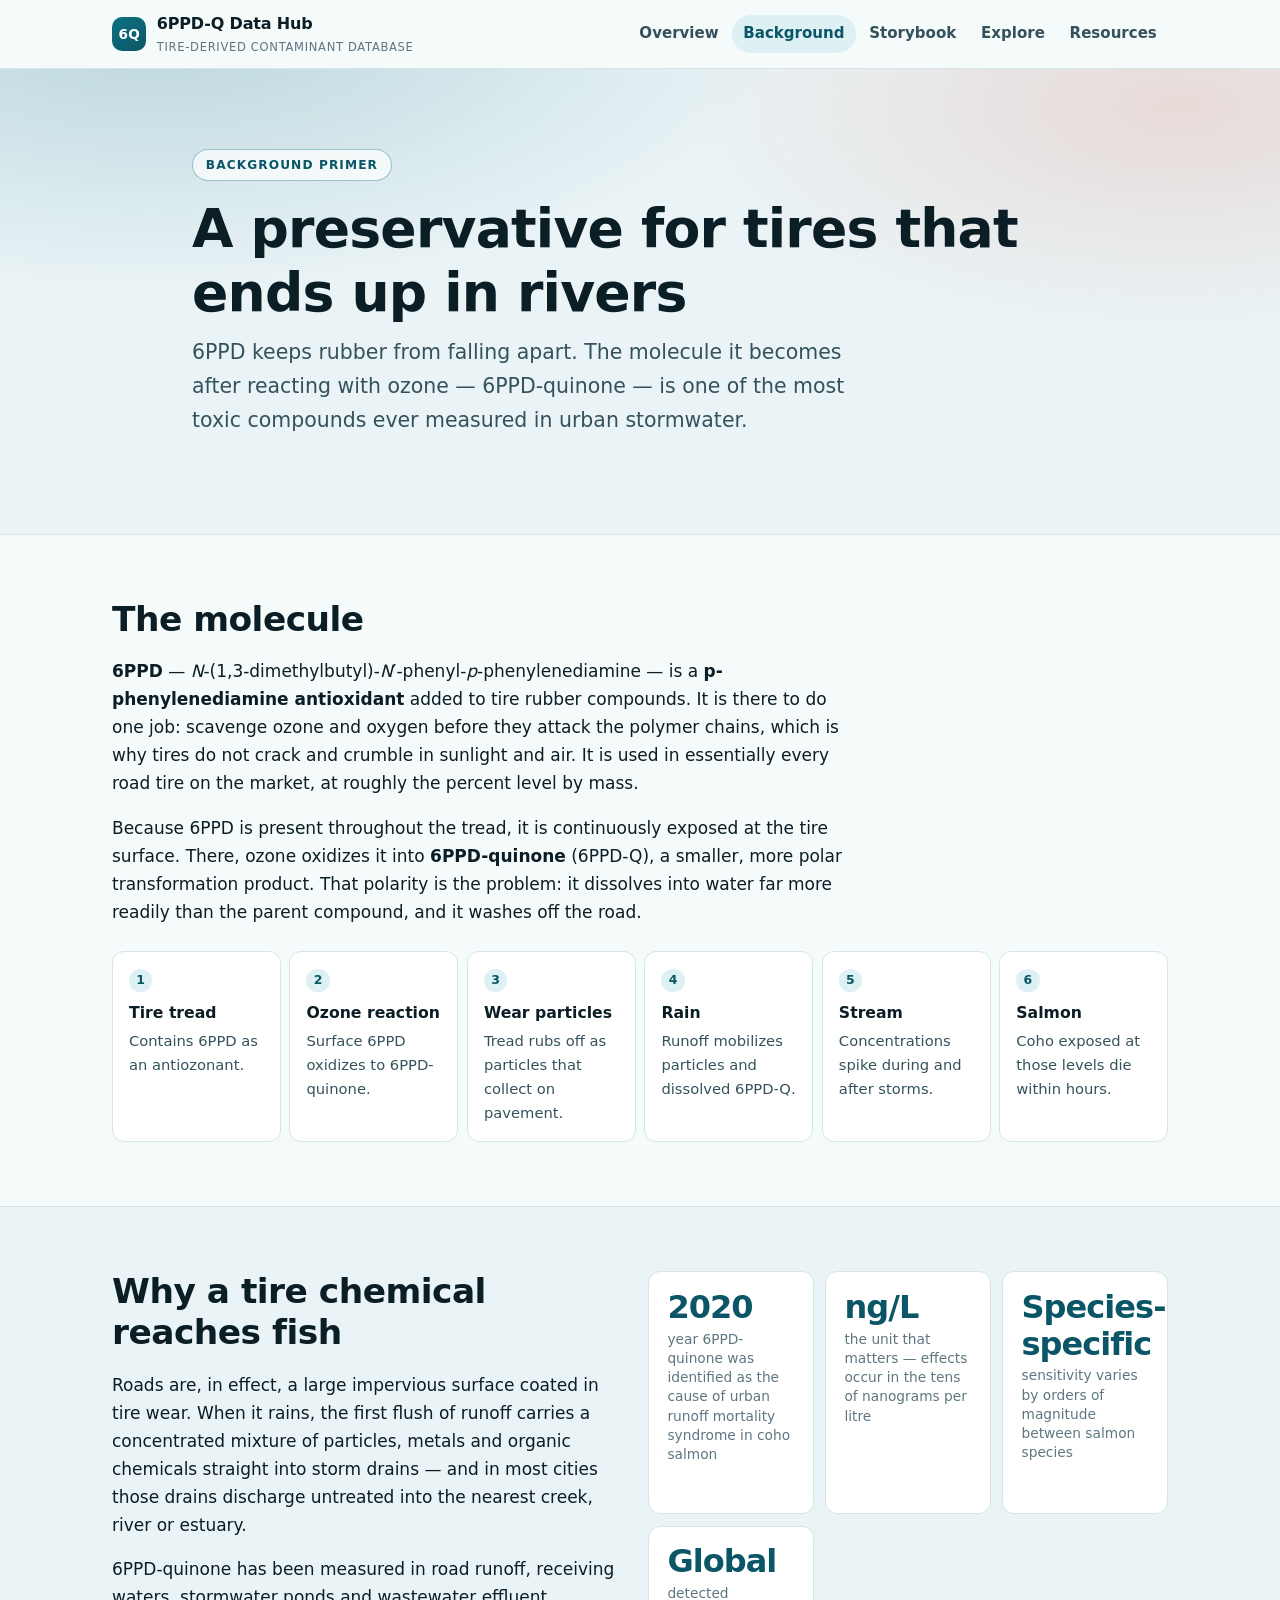
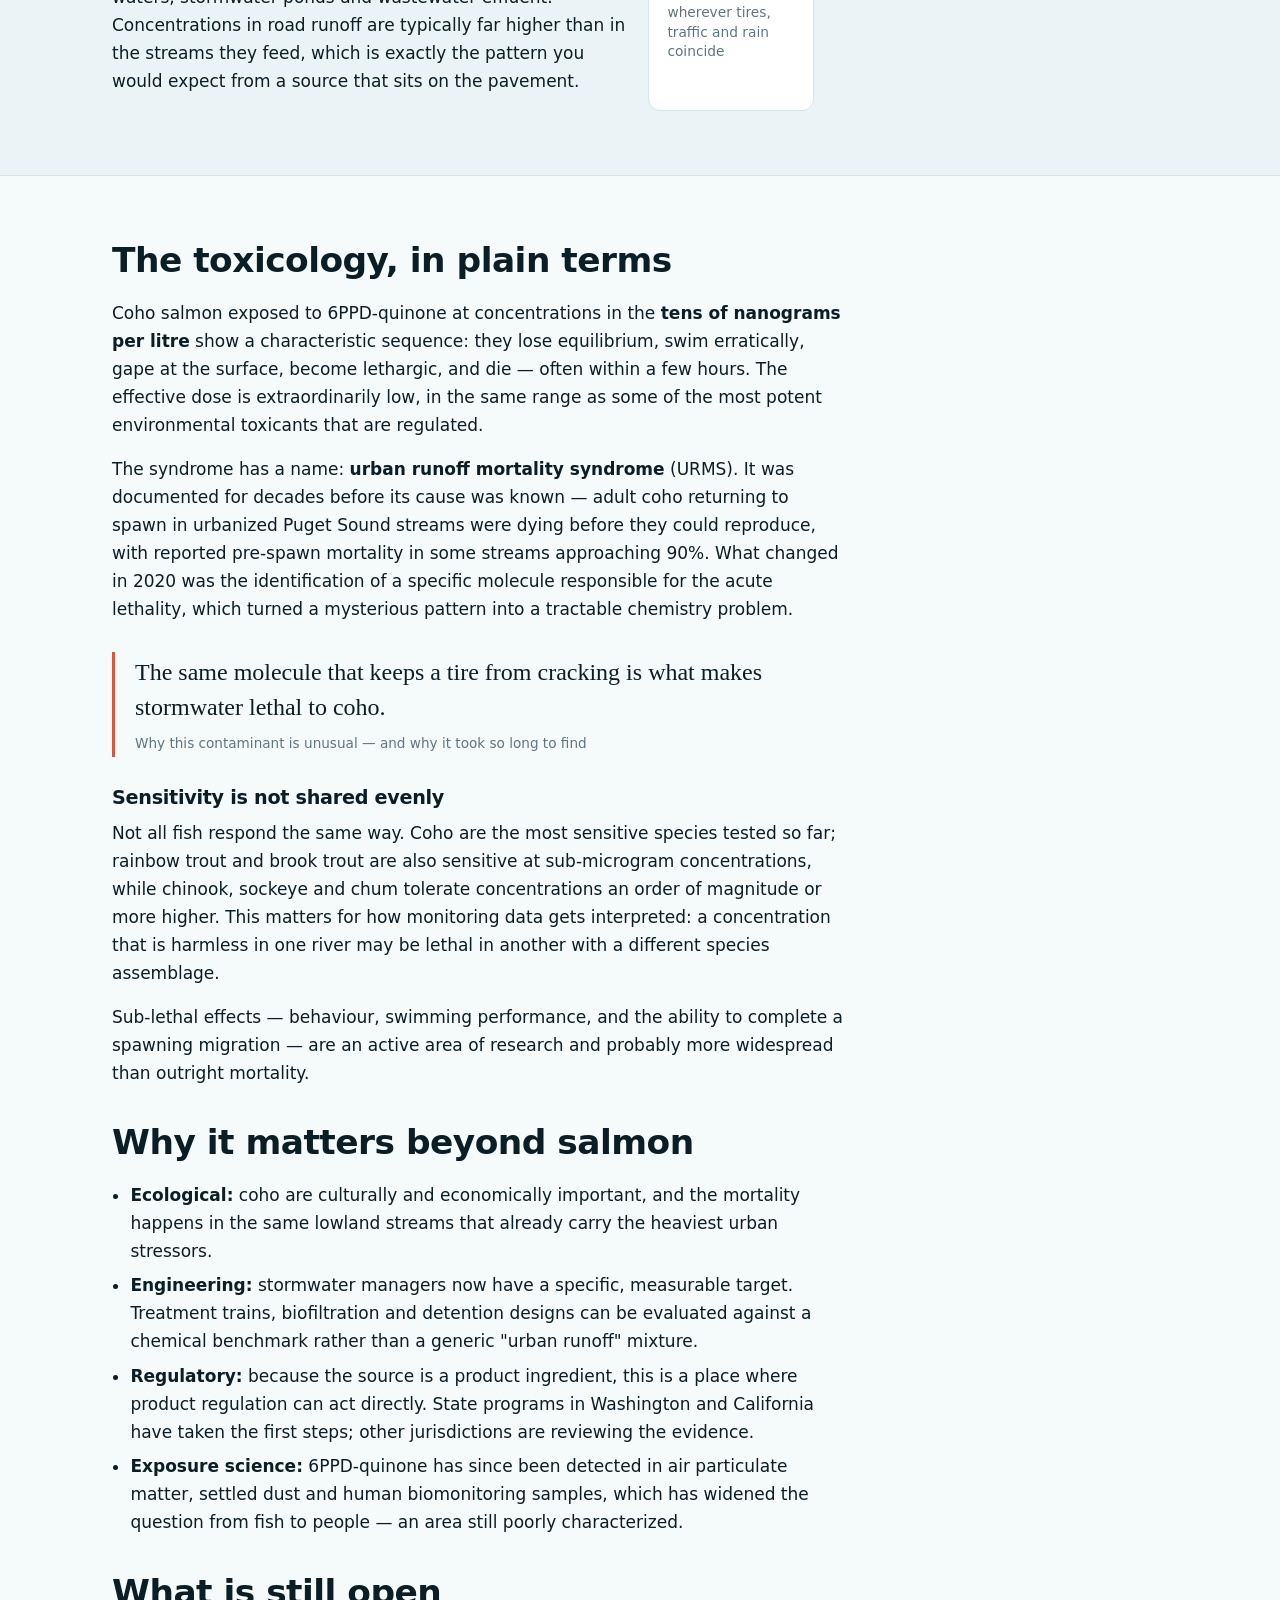
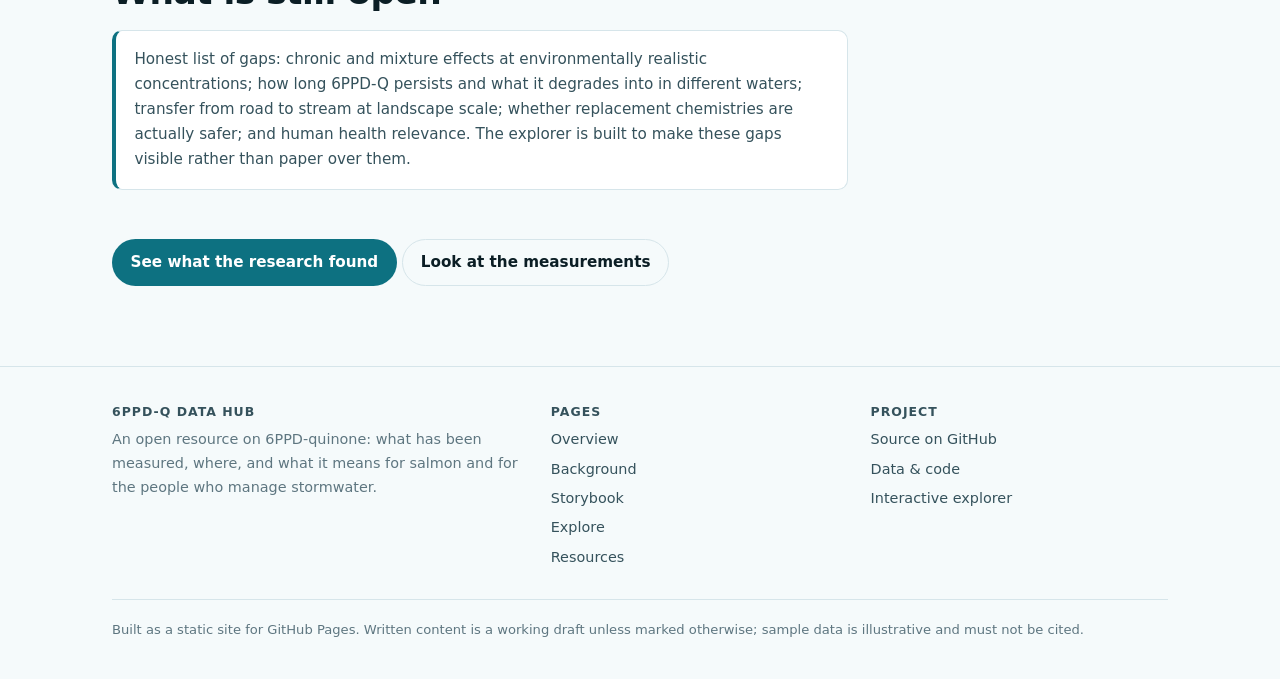
==== background.html @ 375dc5c4 "Build 6PPD-Q site: overview, background, storybook, explorer, resources" ====
<!DOCTYPE html>
<html lang="en">
<head>
  <meta charset="utf-8">
  <meta name="viewport" content="width=device-width, initial-scale=1">
  <title>Background — what 6PPD-quinone is and why it matters</title>
  <meta name="description" content="The chemistry, sources and relevance of 6PPD-quinone: a tire rubber additive that transforms in the environment and is acutely toxic to coho salmon.">
  <link rel="icon" href="data:image/svg+xml,%3Csvg xmlns='http://www.w3.org/2000/svg' viewBox='0 0 32 32'%3E%3Crect width='32' height='32' rx='7' fill='%230d7181'/%3E%3Ctext x='16' y='21' font-family='system-ui,sans-serif' font-size='12' font-weight='700' fill='%23ffffff' text-anchor='middle'%3E6Q%3C/text%3E%3C/svg%3E">
  <link rel="stylesheet" href="assets/css/styles.css">
</head>
<body>
<a class="skip-link" href="#main">Skip to content</a>

<header class="site-header">
  <div class="wrap site-header__inner">
    <a class="brand" href="index.html">
      <span class="brand__mark" aria-hidden="true">6Q</span>
      <span class="brand__name">6PPD-Q Data Hub<span>Tire-derived contaminant database</span></span>
    </a>
    <nav class="nav" aria-label="Primary">
      <a class="nav__link" href="index.html">Overview</a>
      <a class="nav__link is-active" href="background.html" aria-current="page">Background</a>
      <a class="nav__link" href="storybook.html">Storybook</a>
      <a class="nav__link" href="explore.html">Explore</a>
      <a class="nav__link" href="resources.html">Resources</a>
    </nav>
  </div>
</header>

<main id="main">

  <section class="hero">
    <div class="wrap hero__inner">
      <p class="eyebrow">Background primer</p>
      <h1 class="hero__title">A preservative for tires that ends up in rivers</h1>
      <p class="hero__lead">
        6PPD keeps rubber from falling apart. The molecule it becomes after reacting with ozone —
        6PPD-quinone — is one of the most toxic compounds ever measured in urban stormwater.
      </p>
    </div>
  </section>

  <section class="section">
    <div class="wrap">
      <div class="prose">
        <h2>The molecule</h2>
        <p>
          <strong>6PPD</strong> — <em>N</em>-(1,3-dimethylbutyl)-<em>N</em>′-phenyl-<em>p</em>-phenylenediamine
          — is a <strong>p-phenylenediamine antioxidant</strong> added to tire rubber compounds. It is there to
          do one job: scavenge ozone and oxygen before they attack the polymer chains, which is why tires do not
          crack and crumble in sunlight and air. It is used in essentially every road tire on the market, at
          roughly the percent level by mass.
        </p>
        <p>
          Because 6PPD is present throughout the tread, it is continuously exposed at the tire surface. There,
          ozone oxidizes it into <strong>6PPD-quinone</strong> (6PPD-Q), a smaller, more polar transformation
          product. That polarity is the problem: it dissolves into water far more readily than the parent
          compound, and it washes off the road.
        </p>
      </div>

      <ol class="flow" aria-label="Pathway from tire to stream">
        <li><strong>Tire tread</strong>Contains 6PPD as an antiozonant.</li>
        <li><strong>Ozone reaction</strong>Surface 6PPD oxidizes to 6PPD-quinone.</li>
        <li><strong>Wear particles</strong>Tread rubs off as particles that collect on pavement.</li>
        <li><strong>Rain</strong>Runoff mobilizes particles and dissolved 6PPD-Q.</li>
        <li><strong>Stream</strong>Concentrations spike during and after storms.</li>
        <li><strong>Salmon</strong>Coho exposed at those levels die within hours.</li>
      </ol>
    </div>
  </section>

  <section class="section section--alt">
    <div class="wrap">
      <div class="grid grid--2">
        <div class="prose">
          <h2 style="margin-top:0">Why a tire chemical reaches fish</h2>
          <p>
            Roads are, in effect, a large impervious surface coated in tire wear. When it rains, the first flush
            of runoff carries a concentrated mixture of particles, metals and organic chemicals straight into
            storm drains — and in most cities those drains discharge untreated into the nearest creek, river or
            estuary.
          </p>
          <p>
            6PPD-quinone has been measured in road runoff, receiving waters, stormwater ponds and wastewater
            effluent. Concentrations in road runoff are typically far higher than in the streams they feed,
            which is exactly the pattern you would expect from a source that sits on the pavement.
          </p>
        </div>

        <div class="stats">
          <div class="stat">
            <span class="stat__value">2020</span>
            <span class="stat__label">year 6PPD-quinone was identified as the cause of urban runoff mortality syndrome in coho salmon</span>
          </div>
          <div class="stat">
            <span class="stat__value">ng/L</span>
            <span class="stat__label">the unit that matters — effects occur in the tens of nanograms per litre</span>
          </div>
          <div class="stat">
            <span class="stat__value">Species-specific</span>
            <span class="stat__label">sensitivity varies by orders of magnitude between salmon species</span>
          </div>
          <div class="stat">
            <span class="stat__value">Global</span>
            <span class="stat__label">detected wherever tires, traffic and rain coincide</span>
          </div>
        </div>
      </div>
    </div>
  </section>

  <section class="section">
    <div class="wrap">
      <div class="prose">
        <h2>The toxicology, in plain terms</h2>
        <p>
          Coho salmon exposed to 6PPD-quinone at concentrations in the <strong>tens of nanograms per litre</strong>
          show a characteristic sequence: they lose equilibrium, swim erratically, gape at the surface, become
          lethargic, and die — often within a few hours. The effective dose is extraordinarily low, in the same
          range as some of the most potent environmental toxicants that are regulated.
        </p>
        <p>
          The syndrome has a name: <strong>urban runoff mortality syndrome</strong> (URMS). It was documented for
          decades before its cause was known — adult coho returning to spawn in urbanized Puget Sound streams
          were dying before they could reproduce, with reported pre-spawn mortality in some streams approaching
          90%. What changed in 2020 was the identification of a specific molecule responsible for the acute
          lethality, which turned a mysterious pattern into a tractable chemistry problem.
        </p>

        <blockquote class="pull">
          The same molecule that keeps a tire from cracking is what makes stormwater lethal to coho.
          <cite>Why this contaminant is unusual — and why it took so long to find</cite>
        </blockquote>

        <h3>Sensitivity is not shared evenly</h3>
        <p>
          Not all fish respond the same way. Coho are the most sensitive species tested so far; rainbow trout and
          brook trout are also sensitive at sub-microgram concentrations, while chinook, sockeye and chum tolerate
          concentrations an order of magnitude or more higher. This matters for how monitoring data gets
          interpreted: a concentration that is harmless in one river may be lethal in another with a different
          species assemblage.
        </p>
        <p>
          Sub-lethal effects — behaviour, swimming performance, and the ability to complete a spawning migration —
          are an active area of research and probably more widespread than outright mortality.
        </p>

        <h2>Why it matters beyond salmon</h2>
        <ul>
          <li><strong>Ecological:</strong> coho are culturally and economically important, and the mortality
            happens in the same lowland streams that already carry the heaviest urban stressors.</li>
          <li><strong>Engineering:</strong> stormwater managers now have a specific, measurable target. Treatment
            trains, biofiltration and detention designs can be evaluated against a chemical benchmark rather
            than a generic "urban runoff" mixture.</li>
          <li><strong>Regulatory:</strong> because the source is a product ingredient, this is a place where
            product regulation can act directly. State programs in Washington and California have taken the
            first steps; other jurisdictions are reviewing the evidence.</li>
          <li><strong>Exposure science:</strong> 6PPD-quinone has since been detected in air particulate matter,
            settled dust and human biomonitoring samples, which has widened the question from fish to people —
            an area still poorly characterized.</li>
        </ul>

        <h2>What is still open</h2>
        <div class="note">
          <p>
            Honest list of gaps: chronic and mixture effects at environmentally realistic concentrations; how
            long 6PPD-Q persists and what it degrades into in different waters; transfer from road to stream at
            landscape scale; whether replacement chemistries are actually safer; and human health relevance. The
            explorer is built to make these gaps visible rather than paper over them.
          </p>
        </div>

        <p class="stack-sm spacer-lg">
          <a class="btn" href="storybook.html">See what the research found</a>
          <a class="btn btn--ghost" href="explore.html">Look at the measurements</a>
        </p>
      </div>
    </div>
  </section>

</main>

<footer class="site-footer">
  <div class="wrap">
    <div class="site-footer__inner">
      <div>
        <h4>6PPD-Q Data Hub</h4>
        <p class="mb-0">
          An open resource on 6PPD-quinone: what has been measured, where, and what it means for salmon
          and for the people who manage stormwater.
        </p>
      </div>
      <div>
        <h4>Pages</h4>
        <ul>
          <li><a href="index.html">Overview</a></li>
          <li><a href="background.html">Background</a></li>
          <li><a href="storybook.html">Storybook</a></li>
          <li><a href="explore.html">Explore</a></li>
          <li><a href="resources.html">Resources</a></li>
        </ul>
      </div>
      <div>
        <h4>Project</h4>
        <ul>
          <li><a href="https://github.com/khaider01/github-pages-test">Source on GitHub</a></li>
          <li><a href="resources.html#data">Data &amp; code</a></li>
          <li><a href="explore.html">Interactive explorer</a></li>
        </ul>
      </div>
    </div>
    <p class="site-footer__note">
      Built as a static site for GitHub Pages. Written content is a working draft unless marked otherwise;
      sample data is illustrative and must not be cited.
    </p>
  </div>
</footer>

</body>
</html>
---- assets/css/styles.css ----
/* =========================================================
   6PPD-Q Data Hub — shared styles
   Plain CSS, no build step. Light + dark via prefers-color-scheme.
   ========================================================= */

:root {
  --bg: #f5fafb;
  --bg-alt: #eaf3f6;
  --surface: #ffffff;
  --surface-2: #f0f7f9;
  --ink: #0b1e25;
  --ink-2: #35525c;
  --muted: #5e7680;
  --line: #d6e5ea;
  --brand: #0d7181;
  --brand-2: #0a5666;
  --brand-soft: #ddf0f4;
  --accent: #d9583a;
  --accent-soft: #fdece7;
  --ok: #2f855a;
  --warn: #a35a06;
  --radius: 14px;
  --radius-lg: 22px;
  --shadow: 0 1px 2px rgba(11, 30, 37, 0.06), 0 14px 30px -20px rgba(11, 30, 37, 0.4);
  --font: system-ui, -apple-system, "Segoe UI", Roboto, Helvetica, Arial, sans-serif;
  --serif: "Iowan Old Style", "Palatino Linotype", Palatino, Georgia, serif;
  --mono: ui-monospace, SFMono-Regular, Consolas, "Liberation Mono", monospace;
  --maxw: 1120px;
}

@media (prefers-color-scheme: dark) {
  :root {
    --bg: #081519;
    --bg-alt: #0c1f26;
    --surface: #0e232b;
    --surface-2: #122c35;
    --ink: #e7f2f5;
    --ink-2: #c2d6dd;
    --muted: #93aeb8;
    --line: #1d3a44;
    --brand: #4bb8cc;
    --brand-2: #7fd4e3;
    --brand-soft: #123039;
    --accent: #ff8a63;
    --accent-soft: #2a1a14;
    --ok: #6bd39b;
    --warn: #f0b35e;
    --shadow: 0 1px 2px rgba(0, 0, 0, 0.45), 0 18px 38px -22px rgba(0, 0, 0, 0.85);
  }
}

*, *::before, *::after { box-sizing: border-box; }

html { -webkit-text-size-adjust: 100%; scroll-behavior: smooth; }

body {
  margin: 0;
  background: var(--bg);
  color: var(--ink);
  font-family: var(--font);
  font-size: 1.0625rem;
  line-height: 1.65;
  text-rendering: optimizeLegibility;
}

img, svg { max-width: 100%; height: auto; display: block; }

a { color: var(--brand); text-decoration-thickness: 1px; text-underline-offset: 2px; }
a:hover { color: var(--brand-2); }

:focus-visible {
  outline: 2px solid var(--accent);
  outline-offset: 3px;
  border-radius: 4px;
}

h1, h2, h3, h4 { line-height: 1.2; margin: 0 0 0.5em; letter-spacing: -0.015em; }
h1 { font-size: clamp(2.1rem, 5vw, 3.35rem); }
h2 { font-size: clamp(1.55rem, 3.2vw, 2.15rem); }
h3 { font-size: 1.2rem; }
p { margin: 0 0 1rem; }
ul, ol { margin: 0 0 1rem; padding-left: 1.25rem; }
li + li { margin-top: 0.4rem; }
strong { color: var(--ink); }

.wrap { width: 100%; max-width: var(--maxw); margin-inline: auto; padding-inline: clamp(1rem, 4vw, 2rem); }
.muted { color: var(--muted); }
.stack > * + * { margin-top: 1rem; }
.mb-0 { margin-bottom: 0; }
.center { text-align: center; }

.skip-link {
  position: absolute;
  left: -9999px;
  top: 0.5rem;
  z-index: 100;
  padding: 0.6rem 1rem;
  background: var(--surface);
  border: 1px solid var(--line);
  border-radius: 999px;
}
.skip-link:focus { left: 0.75rem; }

/* ---------- Header / nav ---------- */

.site-header {
  position: sticky;
  top: 0;
  z-index: 50;
  background: color-mix(in srgb, var(--bg) 88%, transparent);
  backdrop-filter: blur(12px);
  border-bottom: 1px solid var(--line);
}

.site-header__inner {
  display: flex;
  align-items: center;
  justify-content: space-between;
  gap: 1rem;
  padding-block: 0.7rem;
  flex-wrap: wrap;
}

.brand {
  display: inline-flex;
  align-items: center;
  gap: 0.65rem;
  text-decoration: none;
  color: var(--ink);
  font-weight: 650;
  letter-spacing: -0.01em;
}

.brand__mark {
  display: grid;
  place-items: center;
  width: 2.15rem;
  height: 2.15rem;
  border-radius: 10px;
  background: linear-gradient(145deg, var(--brand), var(--brand-2));
  color: #fff;
  font-size: 0.85rem;
  font-weight: 700;
  letter-spacing: 0.02em;
}

@media (prefers-color-scheme: dark) {
  .brand__mark { color: #04161a; }
}

.brand__name { font-size: 1rem; }
.brand__name span { display: block; font-size: 0.72rem; font-weight: 500; color: var(--muted); letter-spacing: 0.06em; text-transform: uppercase; }

.nav { display: flex; flex-wrap: wrap; gap: 0.15rem; }

.nav__link {
  padding: 0.42rem 0.7rem;
  border-radius: 999px;
  color: var(--ink-2);
  text-decoration: none;
  font-size: 0.94rem;
  font-weight: 550;
  white-space: nowrap;
}
.nav__link:hover { background: var(--surface-2); color: var(--ink); }
.nav__link.is-active { background: var(--brand-soft); color: var(--brand-2); }

@media (prefers-color-scheme: dark) {
  .nav__link.is-active { color: var(--brand); }
}

/* ---------- Buttons ---------- */

.btn {
  display: inline-flex;
  align-items: center;
  gap: 0.45rem;
  padding: 0.62rem 1.1rem;
  border: 1px solid transparent;
  border-radius: 999px;
  background: var(--brand);
  color: #fff;
  font: inherit;
  font-size: 0.95rem;
  font-weight: 600;
  text-decoration: none;
  cursor: pointer;
  transition: transform 0.15s ease, background 0.15s ease;
}
.btn:hover { background: var(--brand-2); color: #fff; transform: translateY(-1px); }
.btn--ghost { background: transparent; border-color: var(--line); color: var(--ink); }
.btn--ghost:hover { background: var(--surface-2); border-color: var(--brand); color: var(--ink); }
.btn--sm { padding: 0.4rem 0.85rem; font-size: 0.875rem; }

@media (prefers-color-scheme: dark) {
  .btn:not(.btn--ghost) { color: #04161a; }
  .btn:not(.btn--ghost):hover { color: #04161a; }
  .btn--ghost { color: var(--ink); }
}

/* ---------- Hero ---------- */

.hero {
  position: relative;
  overflow: hidden;
  border-bottom: 1px solid var(--line);
  background:
    radial-gradient(900px 380px at 12% -10%, color-mix(in srgb, var(--brand) 22%, transparent), transparent 70%),
    radial-gradient(700px 320px at 92% 8%, color-mix(in srgb, var(--accent) 16%, transparent), transparent 70%),
    var(--bg-alt);
}

.hero__inner { padding-block: clamp(2.6rem, 7vw, 5rem); max-width: 60rem; }
.hero__title { margin-bottom: 0.7rem; }
.hero__lead { font-size: clamp(1.05rem, 1.8vw, 1.28rem); color: var(--ink-2); max-width: 44rem; }
.hero__actions { display: flex; flex-wrap: wrap; gap: 0.65rem; margin-top: 1.6rem; }

.eyebrow {
  display: inline-flex;
  align-items: center;
  gap: 0.5rem;
  margin: 0 0 1rem;
  padding: 0.3rem 0.8rem;
  border: 1px solid color-mix(in srgb, var(--brand) 40%, transparent);
  border-radius: 999px;
  background: color-mix(in srgb, var(--surface) 70%, transparent);
  color: var(--brand-2);
  font-size: 0.76rem;
  font-weight: 700;
  letter-spacing: 0.09em;
  text-transform: uppercase;
}

@media (prefers-color-scheme: dark) {
  .eyebrow { color: var(--brand); }
}

/* ---------- Sections ---------- */

.section { padding-block: clamp(2.4rem, 6vw, 4rem); }
.section--alt { background: var(--bg-alt); border-block: 1px solid var(--line); }
.section__head { max-width: 46rem; margin-bottom: 2rem; }
.section__title { margin-bottom: 0.5rem; }
.section__lead { color: var(--muted); font-size: 1.08rem; margin: 0; }

/* ---------- Grid + cards ---------- */

.grid { display: grid; gap: 1rem; grid-template-columns: repeat(auto-fit, minmax(min(100%, 15rem), 1fr)); }
.grid--2 { grid-template-columns: repeat(auto-fit, minmax(min(100%, 22rem), 1fr)); }

.card {
  display: flex;
  flex-direction: column;
  gap: 0.4rem;
  padding: 1.35rem;
  background: var(--surface);
  border: 1px solid var(--line);
  border-radius: var(--radius);
  box-shadow: var(--shadow);
}

.card--link { color: inherit; text-decoration: none; transition: border-color 0.16s ease, transform 0.16s ease; }
.card--link:hover { border-color: var(--brand); transform: translateY(-3px); color: inherit; }
.card__kicker { font-size: 0.72rem; font-weight: 700; letter-spacing: 0.09em; text-transform: uppercase; color: var(--accent); }
.card h3 { margin: 0.15rem 0 0.25rem; }
.card p { margin: 0; color: var(--ink-2); font-size: 0.97rem; }
.card__cta { margin-top: auto; padding-top: 0.9rem; color: var(--brand); font-weight: 600; font-size: 0.92rem; }

/* ---------- Badges / notes ---------- */

.badge {
  display: inline-flex;
  align-items: center;
  gap: 0.4rem;
  padding: 0.22rem 0.65rem;
  border-radius: 999px;
  border: 1px solid var(--line);
  background: var(--surface-2);
  font-size: 0.74rem;
  font-weight: 700;
  letter-spacing: 0.05em;
  text-transform: uppercase;
  color: var(--muted);
}
.badge--live { border-color: color-mix(in srgb, var(--ok) 55%, transparent); background: color-mix(in srgb, var(--ok) 14%, transparent); color: var(--ok); }
.badge--draft { border-color: color-mix(in srgb, var(--warn) 55%, transparent); background: color-mix(in srgb, var(--warn) 14%, transparent); color: var(--warn); }
.badge--sample { border-color: color-mix(in srgb, var(--accent) 55%, transparent); background: var(--accent-soft); color: var(--accent); }

.note {
  padding: 1rem 1.15rem;
  border: 1px solid var(--line);
  border-left: 4px solid var(--brand);
  border-radius: 10px;
  background: var(--surface);
  color: var(--ink-2);
  font-size: 0.95rem;
}
.note p:last-child { margin-bottom: 0; }
.note--sample { border-left-color: var(--accent); background: var(--accent-soft); }
.note--draft { border-left-color: var(--warn); background: color-mix(in srgb, var(--warn) 10%, transparent); }

/* ---------- Prose ---------- */

.prose { max-width: 46rem; }
.prose h2 { margin-top: 2.2rem; }
.prose h3 { margin-top: 1.6rem; }
.prose > *:first-child { margin-top: 0; }
.prose ul, .prose ol { padding-left: 1.15rem; }
.prose code, code {
  padding: 0.12rem 0.38rem;
  border-radius: 5px;
  background: var(--surface-2);
  border: 1px solid var(--line);
  font-family: var(--mono);
  font-size: 0.88em;
}

.pull {
  margin: 1.8rem 0;
  padding: 0.2rem 0 0.2rem 1.25rem;
  border-left: 3px solid var(--accent);
  font-family: var(--serif);
  font-size: clamp(1.15rem, 2.3vw, 1.5rem);
  line-height: 1.45;
  color: var(--ink);
}
.pull cite { display: block; margin-top: 0.6rem; font-family: var(--font); font-size: 0.85rem; font-style: normal; color: var(--muted); }

/* ---------- Stats ---------- */

.stats {
  display: grid;
  gap: 0.7rem;
  grid-template-columns: repeat(auto-fit, minmax(min(100%, 8.5rem), 1fr));
}
.stat {
  padding: 1.05rem 1.15rem;
  background: var(--surface);
  border: 1px solid var(--line);
  border-radius: 12px;
}
.stat__value {
  display: block;
  font-size: clamp(1.5rem, 3vw, 2rem);
  font-weight: 700;
  letter-spacing: -0.03em;
  color: var(--brand-2);
  line-height: 1.15;
}
@media (prefers-color-scheme: dark) { .stat__value { color: var(--brand); } }
.stat__label { display: block; margin-top: 0.25rem; font-size: 0.86rem; color: var(--muted); line-height: 1.4; }

/* ---------- Storybook ---------- */

.story-hero {
  padding-block: clamp(2.6rem, 7vw, 4.6rem);
  border-bottom: 1px solid var(--line);
  background:
    radial-gradient(760px 340px at 85% 0%, color-mix(in srgb, var(--accent) 18%, transparent), transparent 70%),
    var(--bg-alt);
}
.story-hero__title { max-width: 34ch; }
.story-hero__lead { max-width: 48ch; color: var(--ink-2); font-size: 1.15rem; }

.chapter { padding-block: clamp(2.2rem, 5vw, 3.4rem); border-bottom: 1px solid var(--line); }
.chapter:nth-child(even) { background: var(--bg-alt); }
.chapter__inner {
  display: grid;
  gap: 1.25rem;
  grid-template-columns: minmax(0, 1fr);
  align-items: start;
}
@media (min-width: 56rem) {
  .chapter__inner { grid-template-columns: 12rem minmax(0, 1fr); gap: 2.5rem; }
  .chapter__aside { position: sticky; top: 5.5rem; }
}
.chapter__num {
  display: block;
  font-family: var(--serif);
  font-size: 2.6rem;
  line-height: 1;
  color: color-mix(in srgb, var(--brand) 55%, var(--muted));
}
.chapter__kicker {
  display: block;
  margin-top: 0.4rem;
  font-size: 0.74rem;
  font-weight: 700;
  letter-spacing: 0.1em;
  text-transform: uppercase;
  color: var(--muted);
}
.chapter__body { max-width: 44rem; }
.chapter__body h2 { margin-top: 0; }

.flow {
  display: grid;
  gap: 0.55rem;
  grid-template-columns: repeat(auto-fit, minmax(min(100%, 9.5rem), 1fr));
  margin: 1.6rem 0 0;
  padding: 0;
  list-style: none;
  counter-reset: step;
}
.flow li {
  position: relative;
  padding: 0.95rem 1rem;
  margin: 0;
  background: var(--surface);
  border: 1px solid var(--line);
  border-radius: 12px;
  font-size: 0.92rem;
  color: var(--ink-2);
}
.flow li strong { display: block; color: var(--ink); font-size: 0.98rem; margin-bottom: 0.15rem; }
.flow li::before {
  counter-increment: step;
  content: counter(step);
  display: inline-grid;
  place-items: center;
  width: 1.45rem;
  height: 1.45rem;
  margin-bottom: 0.5rem;
  border-radius: 999px;
  background: var(--brand-soft);
  color: var(--brand-2);
  font-size: 0.78rem;
  font-weight: 700;
}
@media (prefers-color-scheme: dark) { .flow li::before { color: var(--brand); } }

.draft {
  margin: 1.4rem 0;
  padding: 1rem 1.15rem;
  border: 1px dashed color-mix(in srgb, var(--warn) 70%, transparent);
  border-radius: 12px;
  background: color-mix(in srgb, var(--warn) 8%, transparent);
}
.draft__tag {
  display: inline-block;
  margin-bottom: 0.5rem;
  font-size: 0.7rem;
  font-weight: 700;
  letter-spacing: 0.09em;
  text-transform: uppercase;
  color: var(--warn);
}
.draft p { margin: 0; color: var(--ink-2); font-size: 0.95rem; }

/* ---------- Explore page ---------- */

.controls {
  display: flex;
  flex-wrap: wrap;
  align-items: end;
  gap: 0.85rem 1rem;
  padding: 1rem 1.15rem;
  background: var(--surface);
  border: 1px solid var(--line);
  border-radius: var(--radius);
  box-shadow: var(--shadow);
}
.field { display: flex; flex-direction: column; gap: 0.3rem; font-size: 0.82rem; font-weight: 600; color: var(--muted); letter-spacing: 0.02em; }
.field select {
  min-width: 11rem;
  padding: 0.5rem 0.7rem;
  border: 1px solid var(--line);
  border-radius: 9px;
  background: var(--surface-2);
  color: var(--ink);
  font: inherit;
  font-size: 0.93rem;
  font-weight: 500;
}
.field select:hover { border-color: var(--brand); }

.tabs { display: flex; flex-wrap: wrap; gap: 0.4rem; margin: 1.6rem 0 1rem; }
.tab {
  padding: 0.45rem 0.95rem;
  border: 1px solid var(--line);
  border-radius: 999px;
  background: var(--surface);
  color: var(--ink-2);
  font: inherit;
  font-size: 0.9rem;
  font-weight: 600;
  cursor: pointer;
}
.tab:hover { border-color: var(--brand); color: var(--ink); }
.tab.is-active { background: var(--brand); border-color: var(--brand); color: #fff; }
@media (prefers-color-scheme: dark) { .tab.is-active { color: #04161a; } }

.panel { display: grid; gap: 1rem; grid-template-columns: minmax(0, 1fr); }
@media (min-width: 60rem) { .panel { grid-template-columns: minmax(0, 1.35fr) minmax(0, 1fr); align-items: start; } }

.chart-card {
  margin: 0;
  padding: 1.25rem 1.35rem 1rem;
  background: var(--surface);
  border: 1px solid var(--line);
  border-radius: var(--radius);
  box-shadow: var(--shadow);
}
.chart-card figcaption { margin-bottom: 0.9rem; font-size: 0.86rem; color: var(--muted); }
.chart { width: 100%; height: auto; overflow: visible; font-family: var(--font); }
.chart__axis { stroke: var(--line); stroke-width: 1; }
.chart__grid { stroke: var(--line); stroke-width: 1; stroke-dasharray: 3 4; opacity: 0.7; }
.chart__tick { fill: var(--muted); font-size: 11px; }
.chart__label { fill: var(--ink-2); font-size: 12px; }
.chart__value { fill: var(--ink); font-size: 11.5px; font-weight: 650; }
.chart__value--in { fill: var(--surface); }
.chart__bar { fill: var(--brand); }
.chart__bar--alt { fill: var(--accent); }
.chart__line { fill: none; stroke: var(--brand); stroke-width: 2.25; stroke-linejoin: round; stroke-linecap: round; }
.chart__dot { fill: var(--surface); stroke: var(--brand); stroke-width: 2; }
.chart__ref { stroke: var(--accent); stroke-width: 1.5; stroke-dasharray: 6 4; }
.chart__ref-label { fill: var(--accent); font-size: 10.5px; font-weight: 650; }
.chart__empty { fill: var(--muted); font-size: 13px; }

.table-wrap {
  overflow-x: auto;
  border: 1px solid var(--line);
  border-radius: var(--radius);
  background: var(--surface);
  box-shadow: var(--shadow);
}
table { width: 100%; border-collapse: collapse; font-size: 0.93rem; }
caption { padding: 0.9rem 1rem; text-align: left; font-size: 0.85rem; color: var(--muted); }
th, td { padding: 0.62rem 0.9rem; text-align: left; border-bottom: 1px solid var(--line); white-space: nowrap; }
th { background: var(--surface-2); font-size: 0.78rem; font-weight: 700; letter-spacing: 0.04em; text-transform: uppercase; color: var(--muted); }
tbody tr:last-child td { border-bottom: 0; }
tbody tr:hover td { background: var(--surface-2); }
td.num, th.num { text-align: right; font-variant-numeric: tabular-nums; }
.tag {
  display: inline-block;
  padding: 0.1rem 0.5rem;
  border-radius: 999px;
  background: var(--surface-2);
  border: 1px solid var(--line);
  font-size: 0.76rem;
  font-weight: 600;
  color: var(--ink-2);
}

/* ---------- Resources ---------- */

.res-grid { display: grid; gap: 1rem; grid-template-columns: repeat(auto-fit, minmax(min(100%, 19rem), 1fr)); }
.res {
  display: flex;
  flex-direction: column;
  gap: 0.35rem;
  padding: 1.25rem;
  background: var(--surface);
  border: 1px solid var(--line);
  border-radius: var(--radius);
  box-shadow: var(--shadow);
  color: inherit;
  text-decoration: none;
  transition: border-color 0.16s ease, transform 0.16s ease;
}
.res:hover { border-color: var(--brand); transform: translateY(-3px); color: inherit; }
.res__tag { font-size: 0.7rem; font-weight: 700; letter-spacing: 0.09em; text-transform: uppercase; color: var(--accent); }
.res h3 { margin: 0.1rem 0 0.2rem; font-size: 1.03rem; }
.res p { margin: 0; font-size: 0.92rem; color: var(--ink-2); }
.res__url { margin-top: auto; padding-top: 0.7rem; font-family: var(--mono); font-size: 0.76rem; color: var(--muted); word-break: break-all; }

/* ---------- CTA band ---------- */

.band {
  padding-block: clamp(2rem, 5vw, 3rem);
  border-top: 1px solid var(--line);
  background:
    linear-gradient(120deg, color-mix(in srgb, var(--brand) 12%, transparent), transparent 60%),
    var(--bg-alt);
}
.band__inner { display: flex; flex-wrap: wrap; align-items: center; justify-content: space-between; gap: 1.25rem; }
.band h2 { margin: 0 0 0.25rem; font-size: clamp(1.3rem, 2.6vw, 1.7rem); }
.band p { margin: 0; color: var(--muted); font-size: 0.98rem; }

/* ---------- Footer ---------- */

.site-footer {
  padding-block: 2.4rem;
  border-top: 1px solid var(--line);
  background: var(--bg);
  font-size: 0.9rem;
  color: var(--muted);
}
.site-footer__inner { display: grid; gap: 1.4rem; grid-template-columns: minmax(0, 1fr); }
@media (min-width: 48rem) {
  .site-footer__inner { grid-template-columns: minmax(0, 1.4fr) minmax(0, 1fr) minmax(0, 1fr); }
}
.site-footer h4 { margin: 0 0 0.5rem; font-size: 0.78rem; letter-spacing: 0.08em; text-transform: uppercase; color: var(--ink-2); }
.site-footer ul { margin: 0; padding: 0; list-style: none; }
.site-footer li { margin: 0 0 0.35rem; }
.site-footer a { color: var(--ink-2); text-decoration: none; }
.site-footer a:hover { color: var(--brand); text-decoration: underline; }
.site-footer__note { margin: 1.5rem 0 0; padding-top: 1.2rem; border-top: 1px solid var(--line); font-size: 0.82rem; }

/* ---------- Utilities ---------- */

.sr-only {
  position: absolute;
  width: 1px;
  height: 1px;
  padding: 0;
  margin: -1px;
  overflow: hidden;
  clip: rect(0 0 0 0);
  white-space: nowrap;
  border: 0;
}
.spacer-lg { margin-top: 2.5rem; }
.stack-sm > * + * { margin-top: 0.6rem; }

pre {
  margin: 0 0 1rem;
  padding: 1rem 1.1rem;
  overflow-x: auto;
  background: var(--surface-2);
  border: 1px solid var(--line);
  border-radius: 12px;
  font-family: var(--mono);
  font-size: 0.84rem;
  line-height: 1.6;
  color: var(--ink-2);
}
pre code { padding: 0; border: 0; background: none; font-size: inherit; }

.chart-hint { display: none; }

@media (max-width: 40rem) {
  .chart-card { overflow-x: auto; }
  .chart { min-width: 34rem; }
  .chart-hint { display: block; margin: 0.5rem 0 0; font-size: 0.82rem; }
  .brand__name span { display: none; }
  .nav__link { padding: 0.35rem 0.55rem; font-size: 0.88rem; }
}

@media (prefers-reduced-motion: reduce) {
  html { scroll-behavior: auto; }
  *, *::before, *::after { animation-duration: 0.001ms !important; transition-duration: 0.001ms !important; }
}
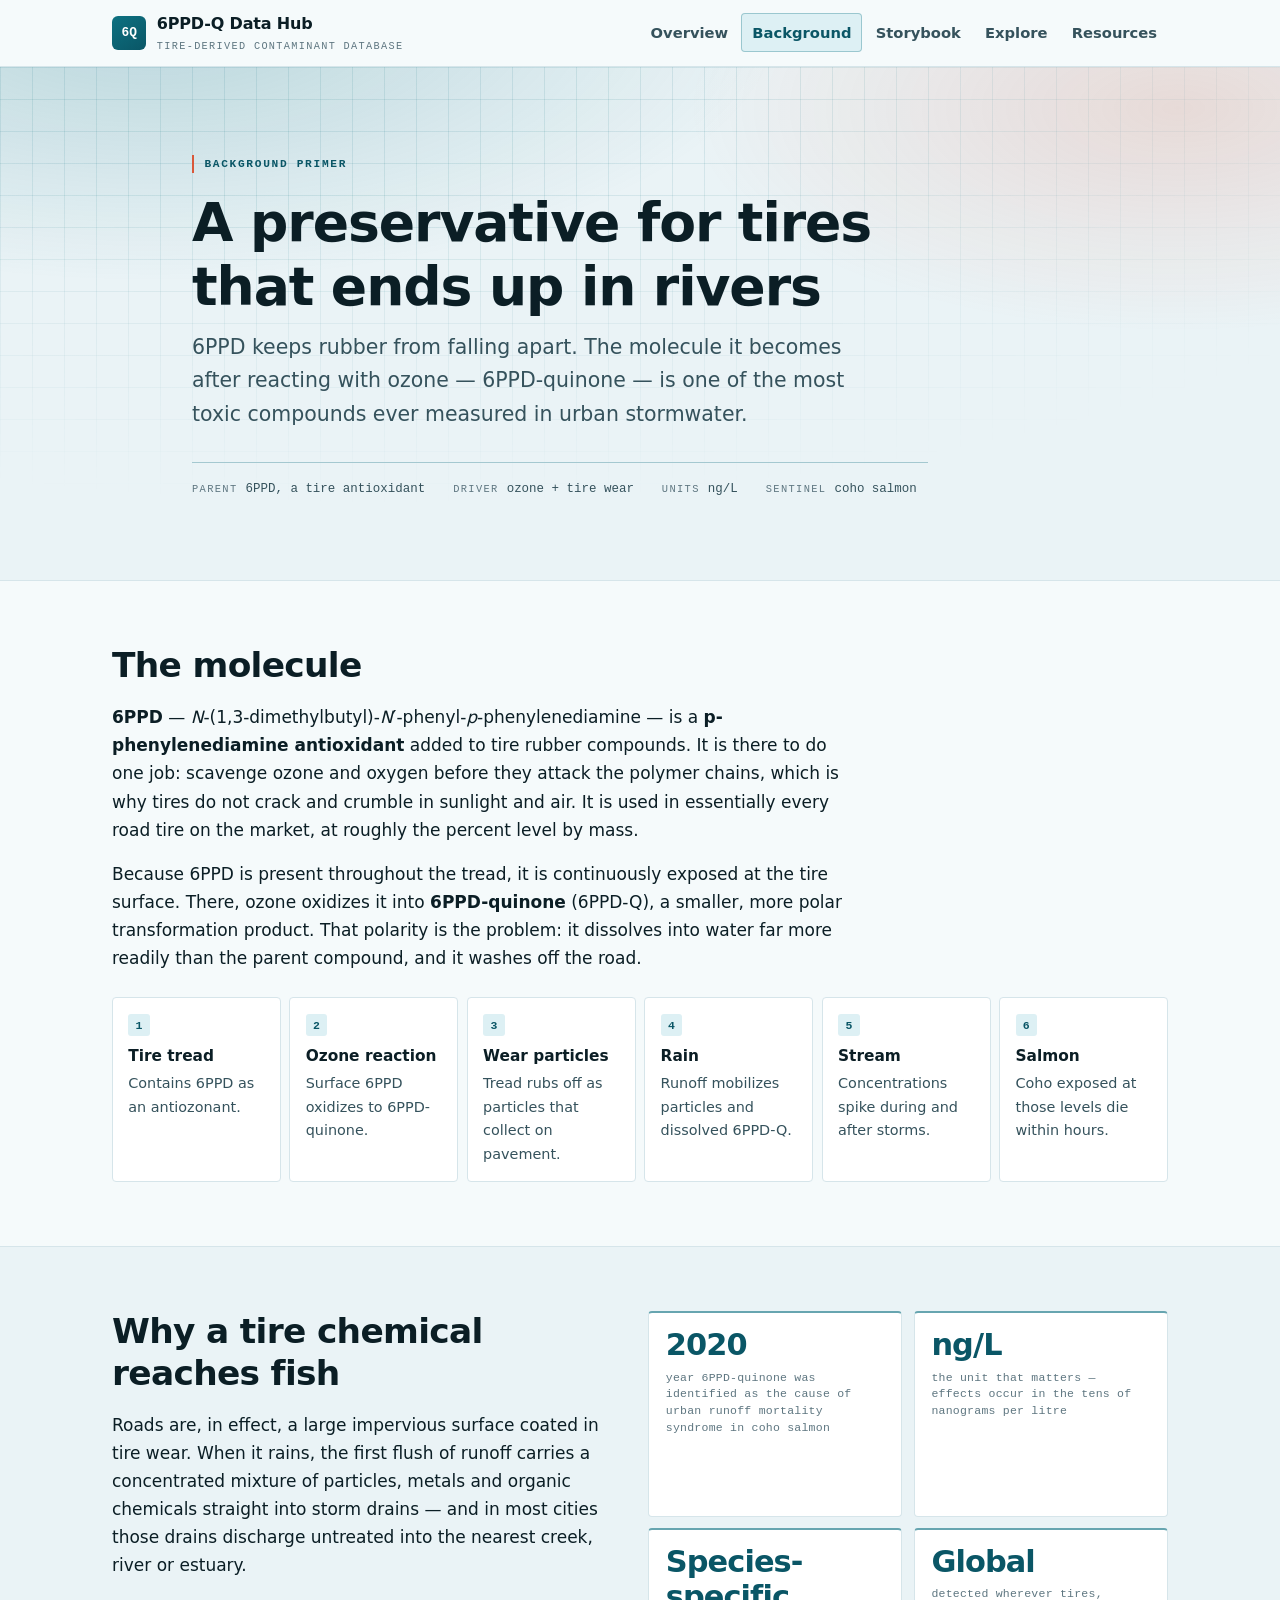
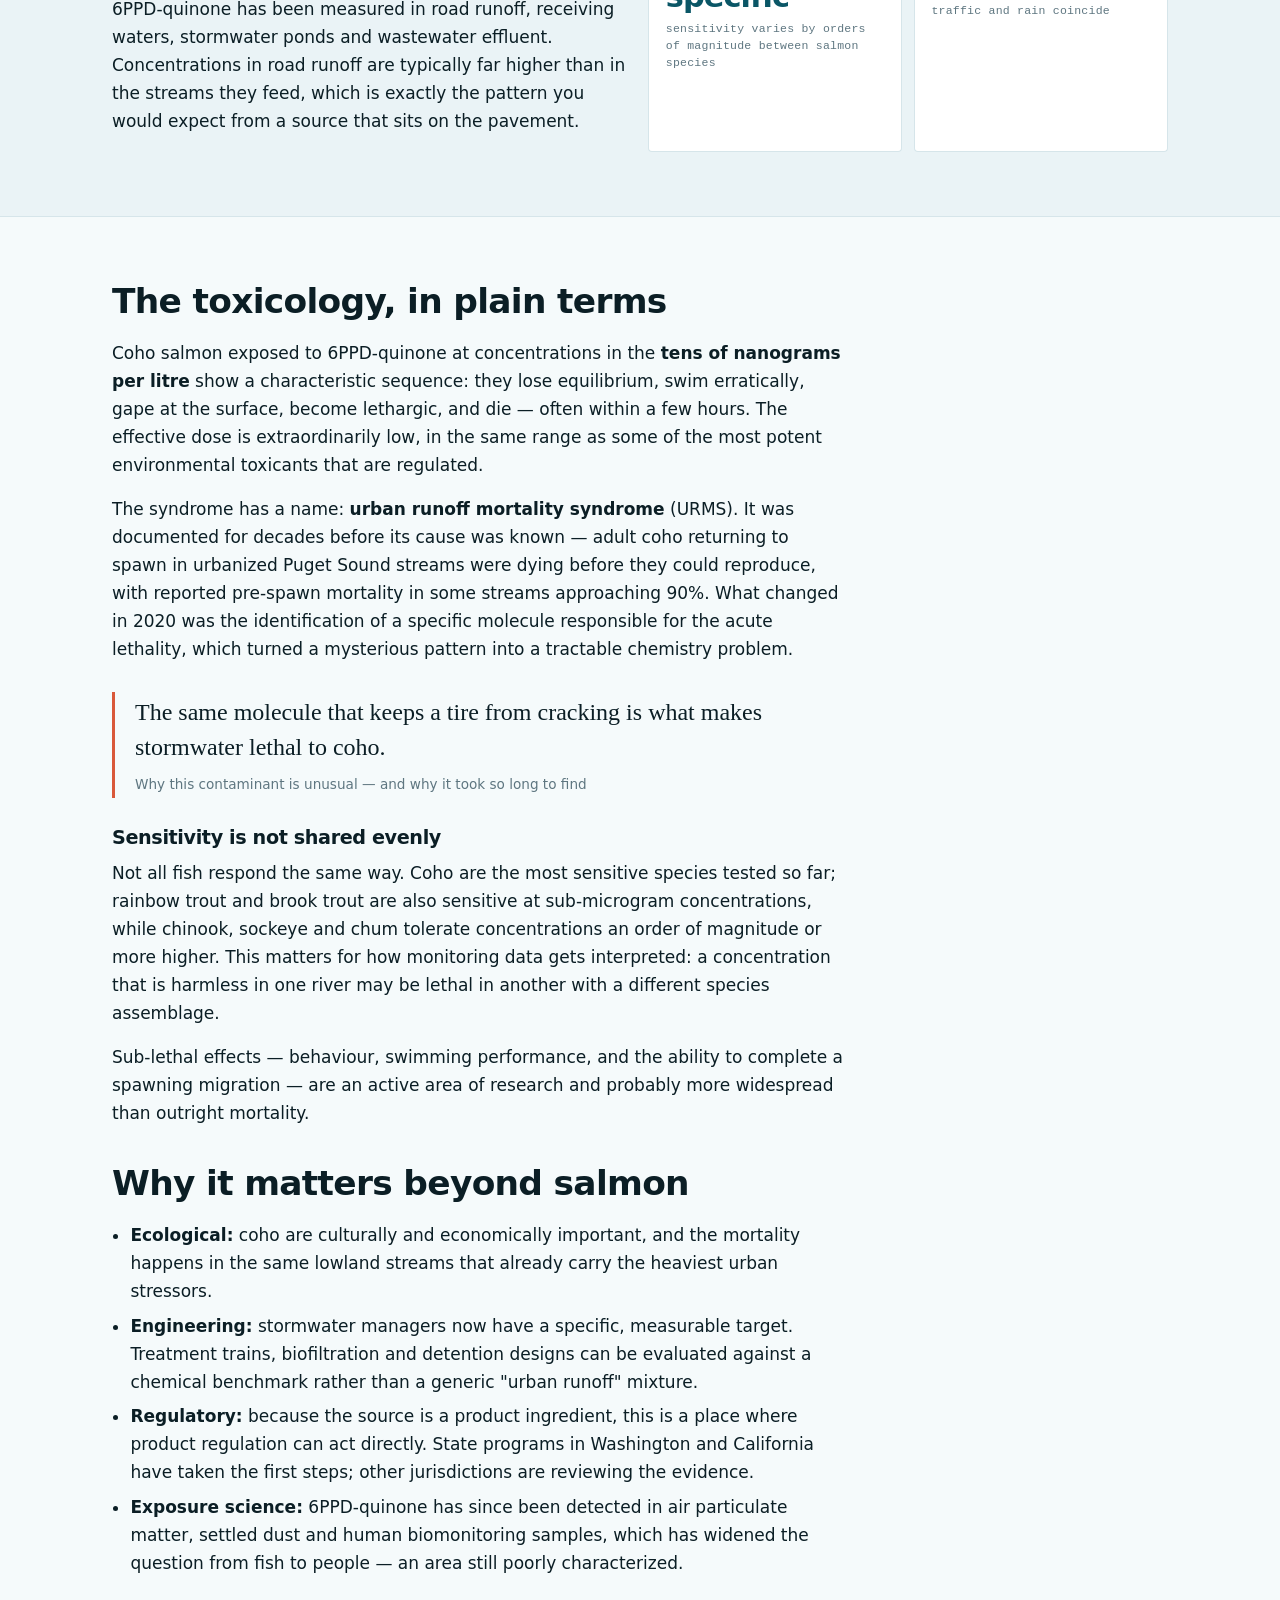
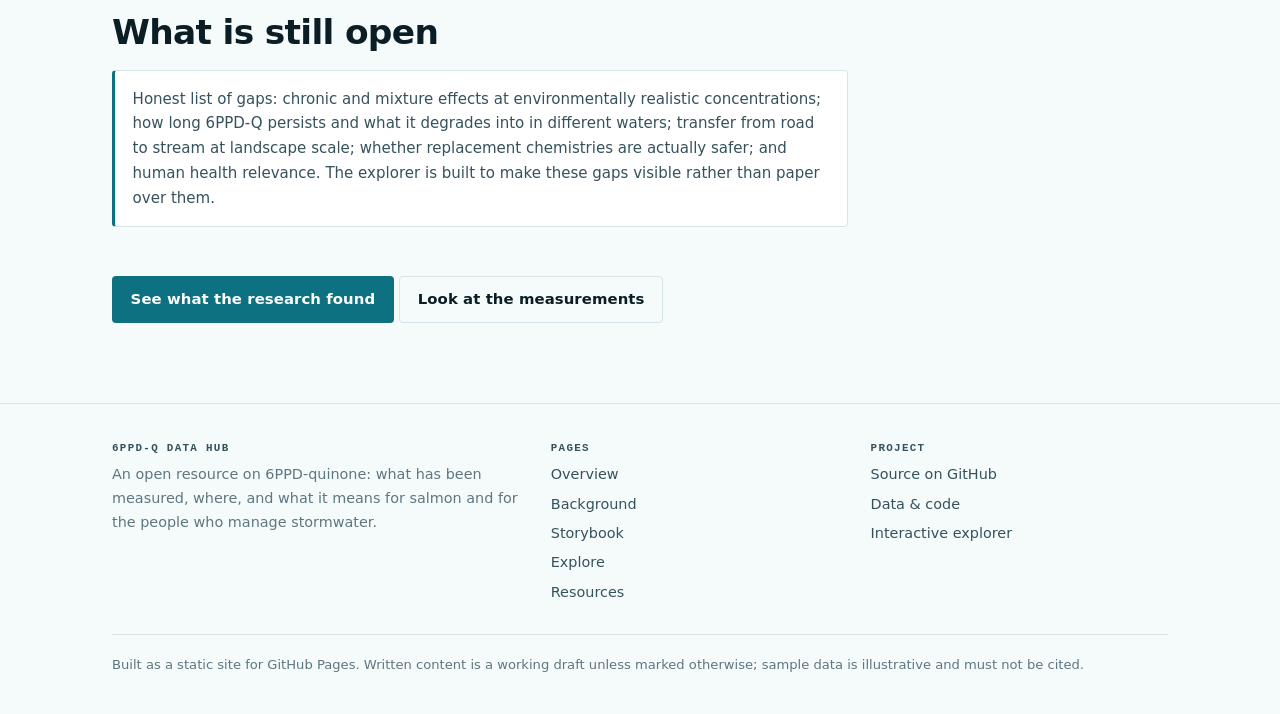
==== commit 699724ef: "style: journal/data-instrument restyle (hairlines, mono labels, figure numbering)" ====
--- a/background.html
+++ b/background.html
@@ -37,6 +37,12 @@
         6PPD keeps rubber from falling apart. The molecule it becomes after reacting with ozone —
         6PPD-quinone — is one of the most toxic compounds ever measured in urban stormwater.
       </p>
+      <dl class="hero__meta">
+        <div><dt>Parent</dt><dd>6PPD, a tire antioxidant</dd></div>
+        <div><dt>Driver</dt><dd>ozone + tire wear</dd></div>
+        <div><dt>Units</dt><dd>ng/L</dd></div>
+        <div><dt>Sentinel</dt><dd>coho salmon</dd></div>
+      </dl>
     </div>
   </section>
 
--- a/assets/css/styles.css
+++ b/assets/css/styles.css
@@ -19,9 +19,10 @@
   --accent-soft: #fdece7;
   --ok: #2f855a;
   --warn: #a35a06;
-  --radius: 14px;
-  --radius-lg: 22px;
-  --shadow: 0 1px 2px rgba(11, 30, 37, 0.06), 0 14px 30px -20px rgba(11, 30, 37, 0.4);
+  --radius: 6px;
+  --radius-lg: 12px;
+  --shadow: 0 1px 2px rgba(11, 30, 37, 0.05);
+  --grid: rgba(13, 113, 129, 0.11);
   --font: system-ui, -apple-system, "Segoe UI", Roboto, Helvetica, Arial, sans-serif;
   --serif: "Iowan Old Style", "Palatino Linotype", Palatino, Georgia, serif;
   --mono: ui-monospace, SFMono-Regular, Consolas, "Liberation Mono", monospace;
@@ -45,7 +46,8 @@
     --accent-soft: #2a1a14;
     --ok: #6bd39b;
     --warn: #f0b35e;
-    --shadow: 0 1px 2px rgba(0, 0, 0, 0.45), 0 18px 38px -22px rgba(0, 0, 0, 0.85);
+    --shadow: 0 1px 2px rgba(0, 0, 0, 0.4);
+    --grid: rgba(120, 200, 220, 0.13);
   }
 }
 
@@ -74,7 +76,7 @@
   border-radius: 4px;
 }
 
-h1, h2, h3, h4 { line-height: 1.2; margin: 0 0 0.5em; letter-spacing: -0.015em; }
+h1, h2, h3, h4 { line-height: 1.2; margin: 0 0 0.5em; letter-spacing: -0.02em; text-wrap: balance; }
 h1 { font-size: clamp(2.1rem, 5vw, 3.35rem); }
 h2 { font-size: clamp(1.55rem, 3.2vw, 2.15rem); }
 h3 { font-size: 1.2rem; }
@@ -88,6 +90,7 @@
 .stack > * + * { margin-top: 1rem; }
 .mb-0 { margin-bottom: 0; }
 .center { text-align: center; }
+.nowrap { white-space: nowrap; }
 
 .skip-link {
   position: absolute;
@@ -107,8 +110,7 @@
   position: sticky;
   top: 0;
   z-index: 50;
-  background: color-mix(in srgb, var(--bg) 88%, transparent);
-  backdrop-filter: blur(12px);
+  background: var(--bg);
   border-bottom: 1px solid var(--line);
 }
 
@@ -136,12 +138,13 @@
   place-items: center;
   width: 2.15rem;
   height: 2.15rem;
-  border-radius: 10px;
+  border-radius: 6px;
   background: linear-gradient(145deg, var(--brand), var(--brand-2));
   color: #fff;
-  font-size: 0.85rem;
+  font-family: var(--mono);
+  font-size: 0.8rem;
   font-weight: 700;
-  letter-spacing: 0.02em;
+  letter-spacing: 0;
 }
 
 @media (prefers-color-scheme: dark) {
@@ -149,21 +152,22 @@
 }
 
 .brand__name { font-size: 1rem; }
-.brand__name span { display: block; font-size: 0.72rem; font-weight: 500; color: var(--muted); letter-spacing: 0.06em; text-transform: uppercase; }
+.brand__name span { display: block; font-family: var(--mono); font-size: 0.64rem; font-weight: 500; color: var(--muted); letter-spacing: 0.13em; text-transform: uppercase; }
 
 .nav { display: flex; flex-wrap: wrap; gap: 0.15rem; }
 
 .nav__link {
-  padding: 0.42rem 0.7rem;
-  border-radius: 999px;
+  padding: 0.4rem 0.62rem;
+  border: 1px solid transparent;
+  border-radius: 4px;
   color: var(--ink-2);
   text-decoration: none;
-  font-size: 0.94rem;
-  font-weight: 550;
+  font-size: 0.92rem;
+  font-weight: 600;
   white-space: nowrap;
 }
 .nav__link:hover { background: var(--surface-2); color: var(--ink); }
-.nav__link.is-active { background: var(--brand-soft); color: var(--brand-2); }
+.nav__link.is-active { background: var(--brand-soft); border-color: color-mix(in srgb, var(--brand) 32%, transparent); color: var(--brand-2); }
 
 @media (prefers-color-scheme: dark) {
   .nav__link.is-active { color: var(--brand); }
@@ -177,17 +181,18 @@
   gap: 0.45rem;
   padding: 0.62rem 1.1rem;
   border: 1px solid transparent;
-  border-radius: 999px;
+  border-radius: 4px;
   background: var(--brand);
   color: #fff;
   font: inherit;
-  font-size: 0.95rem;
-  font-weight: 600;
+  font-size: 0.93rem;
+  font-weight: 650;
+  letter-spacing: 0.005em;
   text-decoration: none;
   cursor: pointer;
-  transition: transform 0.15s ease, background 0.15s ease;
-}
-.btn:hover { background: var(--brand-2); color: #fff; transform: translateY(-1px); }
+  transition: background 0.15s ease, border-color 0.15s ease;
+}
+.btn:hover { background: var(--brand-2); color: #fff; }
 .btn--ghost { background: transparent; border-color: var(--line); color: var(--ink); }
 .btn--ghost:hover { background: var(--surface-2); border-color: var(--brand); color: var(--ink); }
 .btn--sm { padding: 0.4rem 0.85rem; font-size: 0.875rem; }
@@ -210,24 +215,67 @@
     var(--bg-alt);
 }
 
-.hero__inner { padding-block: clamp(2.6rem, 7vw, 5rem); max-width: 60rem; }
+/* graph-paper texture, faded out towards the edges of the hero */
+.hero::before {
+  content: "";
+  position: absolute;
+  inset: 0;
+  pointer-events: none;
+  background-image:
+    linear-gradient(to right, var(--grid) 1px, transparent 1px),
+    linear-gradient(to bottom, var(--grid) 1px, transparent 1px);
+  background-size: 2rem 2rem;
+  -webkit-mask-image: radial-gradient(120% 110% at 30% 0%, #000 25%, transparent 78%);
+  mask-image: radial-gradient(120% 110% at 30% 0%, #000 25%, transparent 78%);
+}
+
+.hero__inner { position: relative; z-index: 1; padding-block: clamp(2.6rem, 7vw, 5rem); max-width: 60rem; }
 .hero__title { margin-bottom: 0.7rem; }
 .hero__lead { font-size: clamp(1.05rem, 1.8vw, 1.28rem); color: var(--ink-2); max-width: 44rem; }
 .hero__actions { display: flex; flex-wrap: wrap; gap: 0.65rem; margin-top: 1.6rem; }
+
+/* title-block metadata, journal style */
+.hero__meta {
+  display: flex;
+  flex-wrap: wrap;
+  gap: 0.4rem 1.75rem;
+  margin: 1.9rem 0 0;
+  padding-top: 1rem;
+  border-top: 1px solid color-mix(in srgb, var(--brand) 25%, var(--line));
+  max-width: 46rem;
+}
+.hero__meta > div { display: flex; align-items: baseline; gap: 0.5rem; margin: 0; }
+.hero__meta dt {
+  margin: 0;
+  font-family: var(--mono);
+  font-size: 0.65rem;
+  letter-spacing: 0.13em;
+  text-transform: uppercase;
+  color: var(--muted);
+}
+.hero__meta dd {
+  margin: 0;
+  font-family: var(--mono);
+  font-size: 0.78rem;
+  color: var(--ink-2);
+  font-variant-numeric: tabular-nums;
+}
 
 .eyebrow {
   display: inline-flex;
   align-items: center;
   gap: 0.5rem;
-  margin: 0 0 1rem;
-  padding: 0.3rem 0.8rem;
-  border: 1px solid color-mix(in srgb, var(--brand) 40%, transparent);
-  border-radius: 999px;
-  background: color-mix(in srgb, var(--surface) 70%, transparent);
+  margin: 0 0 1.1rem;
+  padding: 0 0 0 0.65rem;
+  border: 0;
+  border-left: 2px solid var(--accent);
+  border-radius: 0;
+  background: none;
   color: var(--brand-2);
-  font-size: 0.76rem;
-  font-weight: 700;
-  letter-spacing: 0.09em;
+  font-family: var(--mono);
+  font-size: 0.7rem;
+  font-weight: 600;
+  letter-spacing: 0.15em;
   text-transform: uppercase;
 }
 
@@ -252,16 +300,16 @@
   display: flex;
   flex-direction: column;
   gap: 0.4rem;
-  padding: 1.35rem;
-  background: var(--surface);
-  border: 1px solid var(--line);
+  padding: 1.3rem;
+  background: var(--surface);
+  border: 1px solid var(--line);
+  border-top: 2px solid color-mix(in srgb, var(--brand) 38%, var(--line));
   border-radius: var(--radius);
-  box-shadow: var(--shadow);
-}
-
-.card--link { color: inherit; text-decoration: none; transition: border-color 0.16s ease, transform 0.16s ease; }
-.card--link:hover { border-color: var(--brand); transform: translateY(-3px); color: inherit; }
-.card__kicker { font-size: 0.72rem; font-weight: 700; letter-spacing: 0.09em; text-transform: uppercase; color: var(--accent); }
+}
+
+.card--link { color: inherit; text-decoration: none; transition: border-color 0.16s ease, background 0.16s ease; }
+.card--link:hover { border-color: var(--brand); background: color-mix(in srgb, var(--brand) 4%, var(--surface)); color: inherit; }
+.card__kicker { font-family: var(--mono); font-size: 0.68rem; font-weight: 600; letter-spacing: 0.13em; text-transform: uppercase; color: var(--accent); }
 .card h3 { margin: 0.15rem 0 0.25rem; }
 .card p { margin: 0; color: var(--ink-2); font-size: 0.97rem; }
 .card__cta { margin-top: auto; padding-top: 0.9rem; color: var(--brand); font-weight: 600; font-size: 0.92rem; }
@@ -272,13 +320,14 @@
   display: inline-flex;
   align-items: center;
   gap: 0.4rem;
-  padding: 0.22rem 0.65rem;
-  border-radius: 999px;
+  padding: 0.16rem 0.5rem;
+  border-radius: 3px;
   border: 1px solid var(--line);
   background: var(--surface-2);
-  font-size: 0.74rem;
-  font-weight: 700;
-  letter-spacing: 0.05em;
+  font-family: var(--mono);
+  font-size: 0.68rem;
+  font-weight: 600;
+  letter-spacing: 0.09em;
   text-transform: uppercase;
   color: var(--muted);
 }
@@ -287,13 +336,13 @@
 .badge--sample { border-color: color-mix(in srgb, var(--accent) 55%, transparent); background: var(--accent-soft); color: var(--accent); }
 
 .note {
-  padding: 1rem 1.15rem;
-  border: 1px solid var(--line);
-  border-left: 4px solid var(--brand);
-  border-radius: 10px;
+  padding: 0.95rem 1.1rem;
+  border: 1px solid var(--line);
+  border-left: 3px solid var(--brand);
+  border-radius: 4px;
   background: var(--surface);
   color: var(--ink-2);
-  font-size: 0.95rem;
+  font-size: 0.94rem;
 }
 .note p:last-child { margin-bottom: 0; }
 .note--sample { border-left-color: var(--accent); background: var(--accent-soft); }
@@ -307,12 +356,13 @@
 .prose > *:first-child { margin-top: 0; }
 .prose ul, .prose ol { padding-left: 1.15rem; }
 .prose code, code {
-  padding: 0.12rem 0.38rem;
-  border-radius: 5px;
+  padding: 0.1rem 0.34rem;
+  border-radius: 3px;
   background: var(--surface-2);
   border: 1px solid var(--line);
   font-family: var(--mono);
-  font-size: 0.88em;
+  font-size: 0.86em;
+  font-variant-ligatures: none;
 }
 
 .pull {
@@ -331,34 +381,59 @@
 .stats {
   display: grid;
   gap: 0.7rem;
-  grid-template-columns: repeat(auto-fit, minmax(min(100%, 8.5rem), 1fr));
+  grid-template-columns: repeat(auto-fit, minmax(min(100%, 11rem), 1fr));
 }
 .stat {
-  padding: 1.05rem 1.15rem;
-  background: var(--surface);
-  border: 1px solid var(--line);
-  border-radius: 12px;
+  padding: 0.95rem 1.05rem;
+  background: var(--surface);
+  border: 1px solid var(--line);
+  border-top: 2px solid color-mix(in srgb, var(--brand) 55%, var(--line));
+  border-radius: 4px;
 }
 .stat__value {
   display: block;
-  font-size: clamp(1.5rem, 3vw, 2rem);
+  font-size: clamp(1.45rem, 2.8vw, 1.9rem);
   font-weight: 700;
   letter-spacing: -0.03em;
   color: var(--brand-2);
   line-height: 1.15;
+  font-variant-numeric: tabular-nums;
 }
 @media (prefers-color-scheme: dark) { .stat__value { color: var(--brand); } }
-.stat__label { display: block; margin-top: 0.25rem; font-size: 0.86rem; color: var(--muted); line-height: 1.4; }
+.stat__label {
+  display: block;
+  margin-top: 0.4rem;
+  font-family: var(--mono);
+  font-size: 0.72rem;
+  line-height: 1.45;
+  letter-spacing: 0.02em;
+  color: var(--muted);
+}
 
 /* ---------- Storybook ---------- */
 
 .story-hero {
+  position: relative;
+  overflow: hidden;
   padding-block: clamp(2.6rem, 7vw, 4.6rem);
   border-bottom: 1px solid var(--line);
   background:
     radial-gradient(760px 340px at 85% 0%, color-mix(in srgb, var(--accent) 18%, transparent), transparent 70%),
     var(--bg-alt);
 }
+.story-hero::before {
+  content: "";
+  position: absolute;
+  inset: 0;
+  pointer-events: none;
+  background-image:
+    linear-gradient(to right, var(--grid) 1px, transparent 1px),
+    linear-gradient(to bottom, var(--grid) 1px, transparent 1px);
+  background-size: 2rem 2rem;
+  -webkit-mask-image: radial-gradient(110% 120% at 80% 0%, #000 25%, transparent 75%);
+  mask-image: radial-gradient(110% 120% at 80% 0%, #000 25%, transparent 75%);
+}
+.story-hero > .wrap { position: relative; z-index: 1; }
 .story-hero__title { max-width: 34ch; }
 .story-hero__lead { max-width: 48ch; color: var(--ink-2); font-size: 1.15rem; }
 
@@ -376,17 +451,22 @@
 }
 .chapter__num {
   display: block;
-  font-family: var(--serif);
-  font-size: 2.6rem;
+  font-family: var(--mono);
+  font-size: 2rem;
+  font-weight: 600;
   line-height: 1;
-  color: color-mix(in srgb, var(--brand) 55%, var(--muted));
+  letter-spacing: -0.02em;
+  color: color-mix(in srgb, var(--brand) 70%, var(--muted));
 }
 .chapter__kicker {
   display: block;
-  margin-top: 0.4rem;
-  font-size: 0.74rem;
-  font-weight: 700;
-  letter-spacing: 0.1em;
+  margin-top: 0.5rem;
+  padding-top: 0.5rem;
+  border-top: 1px solid var(--line);
+  font-family: var(--mono);
+  font-size: 0.67rem;
+  font-weight: 600;
+  letter-spacing: 0.12em;
   text-transform: uppercase;
   color: var(--muted);
 }
@@ -404,44 +484,46 @@
 }
 .flow li {
   position: relative;
-  padding: 0.95rem 1rem;
+  padding: 0.9rem 0.95rem;
   margin: 0;
   background: var(--surface);
   border: 1px solid var(--line);
-  border-radius: 12px;
-  font-size: 0.92rem;
+  border-radius: 4px;
+  font-size: 0.9rem;
   color: var(--ink-2);
 }
-.flow li strong { display: block; color: var(--ink); font-size: 0.98rem; margin-bottom: 0.15rem; }
+.flow li strong { display: block; color: var(--ink); font-size: 0.96rem; margin-bottom: 0.15rem; }
 .flow li::before {
   counter-increment: step;
   content: counter(step);
   display: inline-grid;
   place-items: center;
-  width: 1.45rem;
-  height: 1.45rem;
+  width: 1.35rem;
+  height: 1.35rem;
   margin-bottom: 0.5rem;
-  border-radius: 999px;
+  border-radius: 3px;
   background: var(--brand-soft);
   color: var(--brand-2);
-  font-size: 0.78rem;
-  font-weight: 700;
+  font-family: var(--mono);
+  font-size: 0.72rem;
+  font-weight: 600;
 }
 @media (prefers-color-scheme: dark) { .flow li::before { color: var(--brand); } }
 
 .draft {
   margin: 1.4rem 0;
-  padding: 1rem 1.15rem;
+  padding: 0.95rem 1.1rem;
   border: 1px dashed color-mix(in srgb, var(--warn) 70%, transparent);
-  border-radius: 12px;
+  border-radius: 4px;
   background: color-mix(in srgb, var(--warn) 8%, transparent);
 }
 .draft__tag {
   display: inline-block;
   margin-bottom: 0.5rem;
-  font-size: 0.7rem;
-  font-weight: 700;
-  letter-spacing: 0.09em;
+  font-family: var(--mono);
+  font-size: 0.66rem;
+  font-weight: 600;
+  letter-spacing: 0.11em;
   text-transform: uppercase;
   color: var(--warn);
 }
@@ -454,36 +536,41 @@
   flex-wrap: wrap;
   align-items: end;
   gap: 0.85rem 1rem;
-  padding: 1rem 1.15rem;
+  padding: 0.95rem 1.1rem;
   background: var(--surface);
   border: 1px solid var(--line);
   border-radius: var(--radius);
   box-shadow: var(--shadow);
 }
-.field { display: flex; flex-direction: column; gap: 0.3rem; font-size: 0.82rem; font-weight: 600; color: var(--muted); letter-spacing: 0.02em; }
+.field { display: flex; flex-direction: column; gap: 0.35rem; font-family: var(--mono); font-size: 0.68rem; font-weight: 600; color: var(--muted); letter-spacing: 0.11em; text-transform: uppercase; }
 .field select {
   min-width: 11rem;
-  padding: 0.5rem 0.7rem;
-  border: 1px solid var(--line);
-  border-radius: 9px;
+  padding: 0.45rem 0.65rem;
+  border: 1px solid var(--line);
+  border-radius: 4px;
   background: var(--surface-2);
   color: var(--ink);
-  font: inherit;
-  font-size: 0.93rem;
+  font-family: var(--font);
+  font-size: 0.9rem;
   font-weight: 500;
+  letter-spacing: 0;
+  text-transform: none;
 }
 .field select:hover { border-color: var(--brand); }
 
 .tabs { display: flex; flex-wrap: wrap; gap: 0.4rem; margin: 1.6rem 0 1rem; }
 .tab {
-  padding: 0.45rem 0.95rem;
-  border: 1px solid var(--line);
-  border-radius: 999px;
+  padding: 0.42rem 0.8rem;
+  border: 1px solid var(--line);
+  border-radius: 4px;
   background: var(--surface);
   color: var(--ink-2);
   font: inherit;
-  font-size: 0.9rem;
-  font-weight: 600;
+  font-family: var(--mono);
+  font-size: 0.72rem;
+  font-weight: 600;
+  letter-spacing: 0.06em;
+  text-transform: uppercase;
   cursor: pointer;
 }
 .tab:hover { border-color: var(--brand); color: var(--ink); }
@@ -493,52 +580,88 @@
 .panel { display: grid; gap: 1rem; grid-template-columns: minmax(0, 1fr); }
 @media (min-width: 60rem) { .panel { grid-template-columns: minmax(0, 1.35fr) minmax(0, 1fr); align-items: start; } }
 
+main { counter-reset: figure table; }
+
 .chart-card {
   margin: 0;
-  padding: 1.25rem 1.35rem 1rem;
+  padding: 1.1rem 1.25rem 0.9rem;
   background: var(--surface);
   border: 1px solid var(--line);
   border-radius: var(--radius);
   box-shadow: var(--shadow);
-}
-.chart-card figcaption { margin-bottom: 0.9rem; font-size: 0.86rem; color: var(--muted); }
-.chart { width: 100%; height: auto; overflow: visible; font-family: var(--font); }
+  counter-increment: figure;
+}
+.chart-card figcaption {
+  margin-bottom: 0.9rem;
+  padding-bottom: 0.6rem;
+  border-bottom: 1px solid var(--line);
+  font-size: 0.85rem;
+  color: var(--muted);
+}
+.chart-card figcaption::before {
+  content: "Fig. " counter(figure) " · ";
+  font-family: var(--mono);
+  font-weight: 600;
+  color: var(--brand-2);
+  letter-spacing: 0.02em;
+}
+@media (prefers-color-scheme: dark) {
+  .chart-card figcaption::before { color: var(--brand); }
+}
+.chart { width: 100%; height: auto; overflow: visible; font-family: var(--mono); font-variant-numeric: tabular-nums; }
 .chart__axis { stroke: var(--line); stroke-width: 1; }
 .chart__grid { stroke: var(--line); stroke-width: 1; stroke-dasharray: 3 4; opacity: 0.7; }
-.chart__tick { fill: var(--muted); font-size: 11px; }
-.chart__label { fill: var(--ink-2); font-size: 12px; }
-.chart__value { fill: var(--ink); font-size: 11.5px; font-weight: 650; }
+.chart__tick { fill: var(--muted); font-size: 10.5px; }
+.chart__label { fill: var(--ink-2); font-family: var(--font); font-size: 12px; }
+.chart__value { fill: var(--ink); font-size: 10.5px; font-weight: 600; }
 .chart__value--in { fill: var(--surface); }
 .chart__bar { fill: var(--brand); }
 .chart__bar--alt { fill: var(--accent); }
 .chart__line { fill: none; stroke: var(--brand); stroke-width: 2.25; stroke-linejoin: round; stroke-linecap: round; }
 .chart__dot { fill: var(--surface); stroke: var(--brand); stroke-width: 2; }
 .chart__ref { stroke: var(--accent); stroke-width: 1.5; stroke-dasharray: 6 4; }
-.chart__ref-label { fill: var(--accent); font-size: 10.5px; font-weight: 650; }
-.chart__empty { fill: var(--muted); font-size: 13px; }
+.chart__ref-label { fill: var(--accent); font-size: 9.5px; font-weight: 600; }
+.chart__empty { fill: var(--muted); font-size: 12px; }
 
 .table-wrap {
   overflow-x: auto;
   border: 1px solid var(--line);
-  border-radius: var(--radius);
-  background: var(--surface);
-  box-shadow: var(--shadow);
-}
-table { width: 100%; border-collapse: collapse; font-size: 0.93rem; }
-caption { padding: 0.9rem 1rem; text-align: left; font-size: 0.85rem; color: var(--muted); }
-th, td { padding: 0.62rem 0.9rem; text-align: left; border-bottom: 1px solid var(--line); white-space: nowrap; }
-th { background: var(--surface-2); font-size: 0.78rem; font-weight: 700; letter-spacing: 0.04em; text-transform: uppercase; color: var(--muted); }
+  border-radius: 4px;
+  background: var(--surface);
+  counter-increment: table;
+}
+table { width: 100%; border-collapse: collapse; font-size: 0.9rem; }
+caption {
+  padding: 0.8rem 0.95rem;
+  text-align: left;
+  font-size: 0.8rem;
+  color: var(--muted);
+  border-bottom: 1px solid var(--line);
+}
+caption::before {
+  content: "Table " counter(table) " · ";
+  font-family: var(--mono);
+  font-weight: 600;
+  color: var(--brand-2);
+}
+@media (prefers-color-scheme: dark) {
+  caption::before { color: var(--brand); }
+}
+th, td { padding: 0.55rem 0.9rem; text-align: left; border-bottom: 1px solid var(--line); white-space: nowrap; }
+th { background: var(--surface-2); font-family: var(--mono); font-size: 0.66rem; font-weight: 600; letter-spacing: 0.1em; text-transform: uppercase; color: var(--muted); }
 tbody tr:last-child td { border-bottom: 0; }
-tbody tr:hover td { background: var(--surface-2); }
+tbody tr:hover td { background: color-mix(in srgb, var(--brand) 5%, transparent); }
+td { font-variant-numeric: tabular-nums; }
 td.num, th.num { text-align: right; font-variant-numeric: tabular-nums; }
 .tag {
   display: inline-block;
-  padding: 0.1rem 0.5rem;
-  border-radius: 999px;
+  padding: 0.06rem 0.4rem;
+  border-radius: 3px;
   background: var(--surface-2);
   border: 1px solid var(--line);
-  font-size: 0.76rem;
-  font-weight: 600;
+  font-family: var(--mono);
+  font-size: 0.72rem;
+  font-weight: 500;
   color: var(--ink-2);
 }
 
@@ -549,17 +672,17 @@
   display: flex;
   flex-direction: column;
   gap: 0.35rem;
-  padding: 1.25rem;
-  background: var(--surface);
-  border: 1px solid var(--line);
+  padding: 1.2rem;
+  background: var(--surface);
+  border: 1px solid var(--line);
+  border-top: 2px solid color-mix(in srgb, var(--accent) 40%, var(--line));
   border-radius: var(--radius);
-  box-shadow: var(--shadow);
   color: inherit;
   text-decoration: none;
-  transition: border-color 0.16s ease, transform 0.16s ease;
-}
-.res:hover { border-color: var(--brand); transform: translateY(-3px); color: inherit; }
-.res__tag { font-size: 0.7rem; font-weight: 700; letter-spacing: 0.09em; text-transform: uppercase; color: var(--accent); }
+  transition: border-color 0.16s ease, background 0.16s ease;
+}
+.res:hover { border-color: var(--brand); background: color-mix(in srgb, var(--brand) 4%, var(--surface)); color: inherit; }
+.res__tag { font-family: var(--mono); font-size: 0.66rem; font-weight: 600; letter-spacing: 0.11em; text-transform: uppercase; color: var(--accent); }
 .res h3 { margin: 0.1rem 0 0.2rem; font-size: 1.03rem; }
 .res p { margin: 0; font-size: 0.92rem; color: var(--ink-2); }
 .res__url { margin-top: auto; padding-top: 0.7rem; font-family: var(--mono); font-size: 0.76rem; color: var(--muted); word-break: break-all; }
@@ -590,7 +713,7 @@
 @media (min-width: 48rem) {
   .site-footer__inner { grid-template-columns: minmax(0, 1.4fr) minmax(0, 1fr) minmax(0, 1fr); }
 }
-.site-footer h4 { margin: 0 0 0.5rem; font-size: 0.78rem; letter-spacing: 0.08em; text-transform: uppercase; color: var(--ink-2); }
+.site-footer h4 { margin: 0 0 0.5rem; font-family: var(--mono); font-size: 0.68rem; font-weight: 600; letter-spacing: 0.12em; text-transform: uppercase; color: var(--ink-2); }
 .site-footer ul { margin: 0; padding: 0; list-style: none; }
 .site-footer li { margin: 0 0 0.35rem; }
 .site-footer a { color: var(--ink-2); text-decoration: none; }
@@ -619,13 +742,22 @@
   overflow-x: auto;
   background: var(--surface-2);
   border: 1px solid var(--line);
-  border-radius: 12px;
-  font-family: var(--mono);
-  font-size: 0.84rem;
+  border-radius: 4px;
+  font-family: var(--mono);
+  font-size: 0.82rem;
   line-height: 1.6;
   color: var(--ink-2);
 }
 pre code { padding: 0; border: 0; background: none; font-size: inherit; }
+
+/* inline note under a figure or selection summary */
+.figure-note {
+  margin: 0.7rem 0 0;
+  font-family: var(--mono);
+  font-size: 0.73rem;
+  letter-spacing: 0.02em;
+  color: var(--muted);
+}
 
 .chart-hint { display: none; }
 
